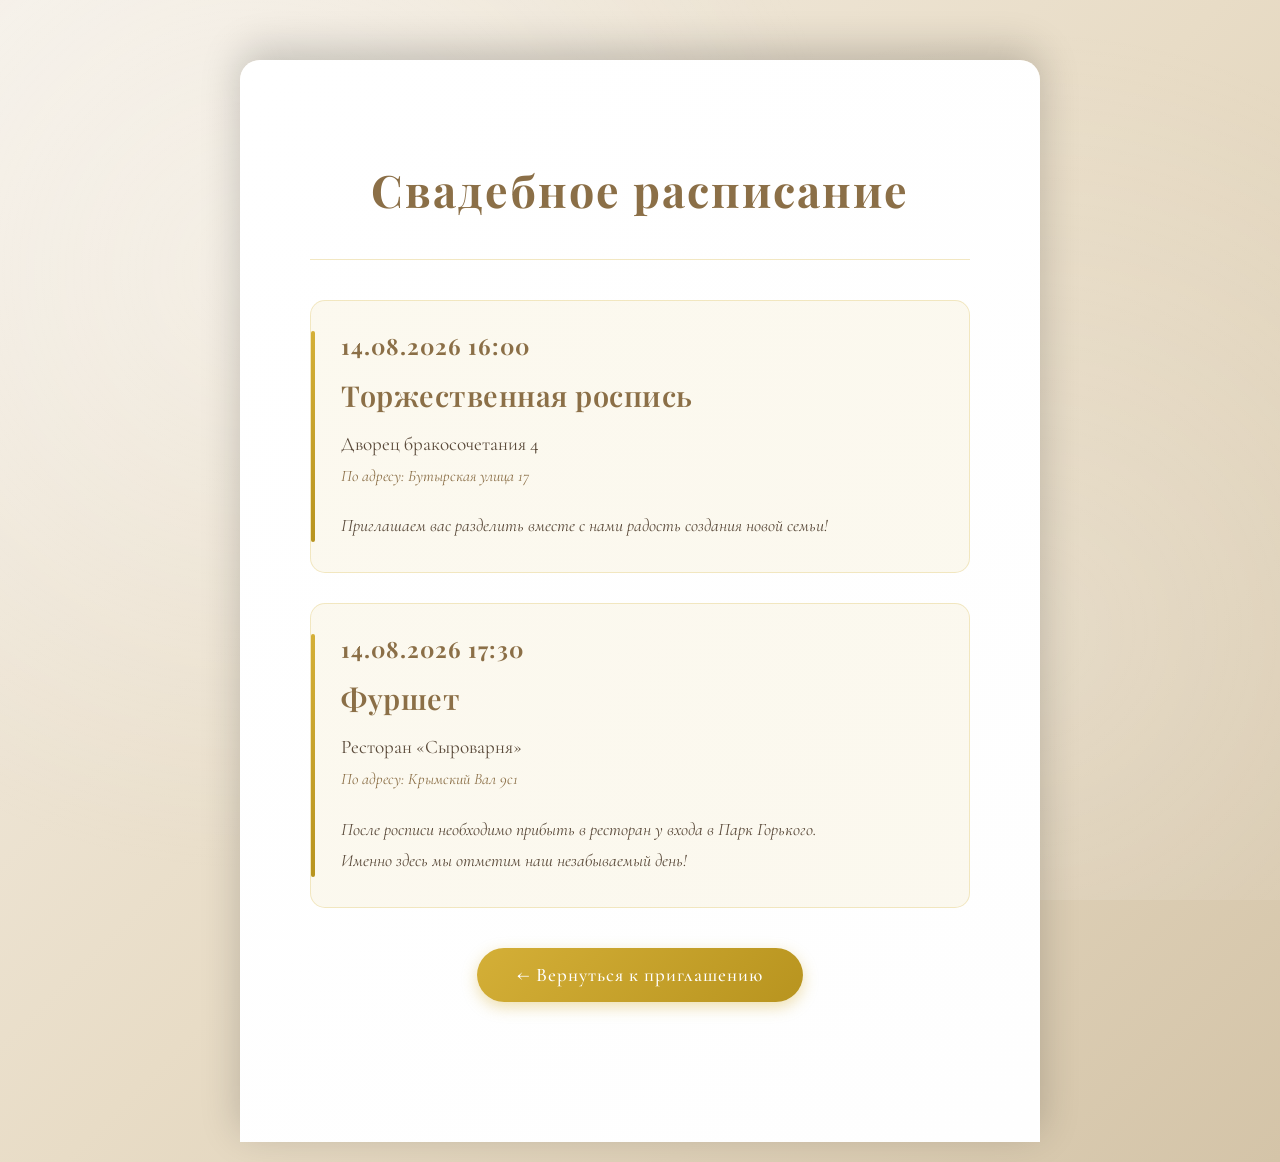
==== schedule.html @ d80a8ac2 "Свадебное приглашение" ====
<!DOCTYPE html>
<html lang="ru">
    <!-- ============================================ -->
    <!-- HEAD: Метаданные, стили и шрифты -->
    <!-- ============================================ -->
    <head>
        <meta charset="UTF-8" />
        <meta name="viewport" content="width=device-width, initial-scale=1.0" />
        <title>Свадебное расписание</title>
        <link rel="stylesheet" href="style.css" />
        <link rel="preconnect" href="https://fonts.googleapis.com" />
        <link rel="preconnect" href="https://fonts.gstatic.com" crossorigin />
        <link
            href="https://fonts.googleapis.com/css2?family=Playfair+Display:wght@400;700&family=Cormorant+Garamond:wght@300;400;600&display=swap"
            rel="stylesheet"
        />
    </head>
    <body>
        <div class="main-container">
            <!-- ============================================ -->
            <!-- КОНТЕНТ СВАДЕБНОГО РАСПИСАНИЯ -->
            <!-- ============================================ -->
            <div class="content-wrapper">
                <div class="content-container">
                    <!-- Заголовок: имена и дата -->
                    <div class="header-section">
                        <h2 class="names">Свадебное расписание</h2>
                    </div>

                    <!-- ============================================ -->
                    <!-- СПИСОК РАСПИСАНИЯ -->
                    <!-- ============================================ -->
                    <div class="schedule-section">
                        <ul class="schedule-list">
                            <!-- Первое расписание: Торжественная роспись -->
                            <li class="schedule-item">
                                <div class="schedule-time">
                                    14.08.2026 16:00
                                </div>
                                <div class="schedule-title">
                                    Торжественная роспись
                                </div>
                                <div class="schedule-location">
                                    Дворец бракосочетания 4<br />
                                    <span class="schedule-address"
                                        >По адресу: Бутырская улица 17</span
                                    >
                                </div>
                                <div class="schedule-description">
                                    Приглашаем вас разделить вместе с нами
                                    радость создания новой семьи!
                                </div>
                            </li>

                            <!-- Второе расписание: Фуршет -->
                            <li class="schedule-item">
                                <div class="schedule-time">
                                    14.08.2026 17:30
                                </div>
                                <div class="schedule-title">Фуршет</div>
                                <div class="schedule-location">
                                    Ресторан «Сыроварня»<br />
                                    <span class="schedule-address"
                                        >По адресу: Крымский Вал 9с1</span
                                    >
                                </div>
                                <div class="schedule-description">
                                    После росписи необходимо прибыть в ресторан
                                    у входа в Парк Горького. <br />
                                    Именно здесь мы отметим наш незабываемый
                                    день!
                                </div>
                            </li>
                        </ul>
                    </div>

                    <!-- Кнопка возврата на главную -->
                    <div class="schedule-button-container">
                        <a href="index.html" class="schedule-btn">
                            ← Вернуться к приглашению
                        </a>
                    </div>
                </div>
            </div>
        </div>

        <!-- ============================================ -->
        <!-- SCRIPTS: JavaScript функциональность -->
        <!-- ============================================ -->
        <script src="script.js"></script>
    </body>
</html>
---- style.css ----
* {
    margin: 0;
    padding: 0;
    box-sizing: border-box;
}

body {
    font-family: "Cormorant Garamond", serif;
    background: linear-gradient(135deg, #f5f0e8 0%, #e8dcc6 50%, #d4c4a8 100%);
    min-height: 100vh;
    padding: 20px;
    position: relative;
    overflow-x: hidden;
}

body::before {
    content: "";
    position: fixed;
    top: 0;
    left: 0;
    right: 0;
    bottom: 0;
    background-image: radial-gradient(
            circle at 20% 30%,
            rgba(255, 255, 255, 0.3) 0%,
            transparent 50%
        ),
        radial-gradient(
            circle at 80% 70%,
            rgba(255, 255, 255, 0.2) 0%,
            transparent 50%
        );
    pointer-events: none;
    z-index: 0;
}

.main-container {
    position: relative;
    z-index: 1;
    max-width: 800px;
    margin: 0 auto;
}

.card-container {
    display: flex;
    flex-direction: column;
    align-items: center;
    justify-content: center;
    min-height: 100vh;
    padding: 40px 20px;
}

.card {
    width: 100%;
    max-width: 600px;
    height: 500px;
    border-radius: 20px;
    box-shadow: 0 20px 60px rgba(0, 0, 0, 0.3);
    padding: 60px 40px;
    background: linear-gradient(135deg, #ffffff 0%, #fff8f0 100%);
    border: 2px solid rgba(212, 175, 55, 0.3);
    display: flex;
    flex-direction: column;
    justify-content: center;
    align-items: center;
    text-align: center;
    margin-bottom: 40px;
}

.ornament {
    width: 80px;
    height: 80px;
    position: relative;
    margin: 20px 0;
}

.ornament::before,
.ornament::after {
    content: "";
    position: absolute;
    width: 100%;
    height: 2px;
    background: linear-gradient(90deg, transparent, #d4af37, transparent);
    top: 50%;
    left: 0;
}

.ornament::before {
    transform: rotate(45deg);
}

.ornament::after {
    transform: rotate(-45deg);
}

.ornament::before,
.ornament::after {
    width: 60px;
    left: 10px;
}

.main-title {
    font-family: "Playfair Display", serif;
    font-size: 3.5rem;
    color: #8b6f47;
    margin: 30px 0 10px 0;
    letter-spacing: 3px;
    text-shadow: 2px 2px 4px rgba(0, 0, 0, 0.1);
    animation: fadeInUp 1s ease-out;
}

.subtitle-wedding-container {
    display: flex;
    flex-direction: column;
    align-items: center;
    width: 100%;
}

.subtitle-wedding {
    font-family: "Cormorant Garamond", serif;
    font-size: 4rem;
    color: #8b6f47;
    font-weight: 600;
    letter-spacing: 2px;
    margin-bottom: 15px;
    display: inline-block;
    position: relative;
    animation: fadeInUp 1.1s ease-out;
    white-space: nowrap;
}

.divider {
    height: 2px;
    background: linear-gradient(90deg, transparent, #d4af37, transparent);
    margin: 20px 0;
    position: relative;
    display: inline-block;
}

.divider::before,
.divider::after {
    content: "❦";
    color: #d4af37;
    font-size: 20px;
    position: absolute;
    top: -12px;
}

.divider::before {
    left: 0;
}

.divider::after {
    right: 0;
}

.subtitle {
    font-size: 1.5rem;
    color: #8b6f47;
    font-weight: 300;
    letter-spacing: 2px;
    margin-top: 20px;
    animation: fadeInUp 1.2s ease-out;
}

.countdown-container {
    margin: 30px 0;
    width: 100%;
}

.countdown {
    display: flex;
    justify-content: center;
    align-items: center;
    gap: 15px;
    flex-wrap: wrap;
    margin: 20px 0;
}

.countdown-item {
    display: flex;
    flex-direction: column;
    align-items: center;
    justify-content: center;
    min-width: 70px;
    padding: 15px 10px;
    background: rgba(212, 175, 55, 0.1);
    border-radius: 10px;
    border: 1px solid rgba(212, 175, 55, 0.3);
    transition: transform 0.3s ease;
}

.countdown-item:hover {
    transform: translateY(-3px);
    box-shadow: 0 5px 15px rgba(212, 175, 55, 0.3);
}

.countdown-number {
    font-family: "Playfair Display", serif;
    font-size: 2rem;
    font-weight: 700;
    color: #8b6f47;
    line-height: 1;
    margin-bottom: 5px;
}

.countdown-label {
    font-size: 0.85rem;
    color: #a0826d;
    text-transform: lowercase;
    letter-spacing: 0.5px;
}

.countdown-message {
    font-size: 1.2rem;
    color: #8b6f47;
    text-align: center;
    font-style: italic;
}

.flip-btn {
    width: 100%;
    max-width: 300px;
    padding: 15px 30px;
    font-family: "Cormorant Garamond", serif;
    font-size: 1.2rem;
    background: linear-gradient(135deg, #d4af37 0%, #b8941f 100%);
    color: white;
    border: none;
    border-radius: 50px;
    cursor: pointer;
    transition: all 0.3s ease;
    box-shadow: 0 5px 15px rgba(212, 175, 55, 0.4);
    letter-spacing: 1px;
    position: relative;
    z-index: 10;
    margin: 0 auto;
    display: block;
}

.flip-btn:hover {
    transform: translateY(-2px);
    box-shadow: 0 8px 20px rgba(212, 175, 55, 0.6);
}

.flip-btn:active {
    transform: translateY(0);
}

/* Content Wrapper - появляется внизу */
.content-wrapper {
    width: 100%;
    padding: 60px 40px;
    background: linear-gradient(135deg, #ffffff 0%, #fefefe 100%);
    border-radius: 20px 20px 0 0;
    box-shadow: 0 -10px 40px rgba(0, 0, 0, 0.2);
    margin-top: 40px;
    margin-bottom: 0;
    transition: all 0.5s ease;
    opacity: 1;
    transform: translateY(0);
}

.content-wrapper.hidden {
    display: none;
    opacity: 0;
    transform: translateY(50px);
}

.content-container {
    padding: 40px 30px;
    max-width: 1200px;
    margin: 0 auto;
}

.header-section {
    text-align: center;
    margin-bottom: 30px;
    padding-bottom: 25px;
    border-bottom: 1px solid rgba(212, 175, 55, 0.3);
}

.names {
    font-family: "Playfair Display", serif;
    font-size: 2.8rem;
    color: #8b6f47;
    margin-bottom: 15px;
    letter-spacing: 2px;
}

.date {
    font-size: 1.3rem;
    color: #a0826d;
    letter-spacing: 1px;
}

.photo-section {
    margin: 30px 0;
    display: flex;
    justify-content: center;
    align-items: center;
}

.photo-frame {
    position: relative;
    width: 100%;
    max-width: 350px;
    padding: 15px;
    background: linear-gradient(135deg, #f5f0e8 0%, #e8dcc6 100%);
    border-radius: 15px;
    box-shadow: 0 10px 30px rgba(0, 0, 0, 0.15),
        inset 0 0 0 3px rgba(212, 175, 55, 0.2),
        inset 0 0 0 6px rgba(255, 255, 255, 0.8);
    transform: rotate(-1deg);
    transition: transform 0.3s ease;
}

.photo-frame:hover {
    transform: rotate(0deg) scale(1.02);
}

.couple-photo {
    width: 100%;
    height: auto;
    border-radius: 8px;
    display: block;
    object-fit: cover;
    box-shadow: 0 5px 15px rgba(0, 0, 0, 0.2);
}

.couple-section {
    margin: 50px 0;
    display: flex;
    gap: 20px;
    justify-content: center;
    align-items: stretch;
    flex-wrap: wrap;
}

.couple-block {
    flex: 1;
    min-width: 280px;
    max-width: 400px;
    display: flex;
    flex-direction: column;
    align-items: center;
    text-align: center;
    padding: 20px;
    background: rgba(212, 175, 55, 0.05);
    border-radius: 15px;
    border: 1px solid rgba(212, 175, 55, 0.2);
    transition: transform 0.3s ease, box-shadow 0.3s ease;
}

.couple-block:hover {
    transform: translateY(-5px);
    box-shadow: 0 10px 25px rgba(212, 175, 55, 0.3);
}

.couple-photo-wrapper {
    width: 100%;
    max-width: 300px;
    margin-bottom: 20px;
    border-radius: 12px;
    overflow: hidden;
    box-shadow: 0 8px 20px rgba(0, 0, 0, 0.15);
    position: relative;
}

.couple-photo-wrapper::before {
    content: "";
    position: absolute;
    top: 0;
    left: 0;
    right: 0;
    bottom: 0;
    background: linear-gradient(
        135deg,
        rgba(212, 175, 55, 0.1) 0%,
        transparent 100%
    );
    z-index: 1;
    pointer-events: none;
}

.couple-individual-photo {
    width: 100%;
    height: auto;
    display: block;
    object-fit: cover;
    transition: transform 0.3s ease;
}

.couple-block:hover .couple-individual-photo {
    transform: scale(1.05);
}

.couple-name {
    font-family: "Playfair Display", serif;
    font-size: 2rem;
    color: #8b6f47;
    margin-top: 15px;
    letter-spacing: 1px;
    font-weight: 600;
}

.meal-section {
    margin: 40px 0;
    padding: 30px;
    background: rgba(212, 175, 55, 0.08);
    border-radius: 15px;
    border: 1px solid rgba(212, 175, 55, 0.25);
    text-align: center;
}

.meal-title {
    font-family: "Playfair Display", serif;
    font-size: 2rem;
    font-weight: 700;
    color: #8b6f47;
    margin-bottom: 20px;
    letter-spacing: 1px;
}

.meal-description {
    font-size: 1.15rem;
    color: #5a4a3a;
    line-height: 1.8;
    max-width: 800px;
    margin: 0 auto;
}

.gifts-section {
    margin: 40px 0;
    padding: 30px;
    background: rgba(212, 175, 55, 0.08);
    border-radius: 15px;
    border: 1px solid rgba(212, 175, 55, 0.25);
    text-align: center;
}

.gifts-title {
    font-family: "Playfair Display", serif;
    font-size: 2rem;
    font-weight: 700;
    color: #8b6f47;
    margin-bottom: 20px;
    letter-spacing: 1px;
}

.gifts-description {
    font-size: 1.15rem;
    color: #5a4a3a;
    line-height: 1.8;
    max-width: 800px;
    margin: 0 auto;
}

.schedule-button-container {
    margin: 40px 0;
    text-align: center;
}

.schedule-btn {
    display: inline-block;
    padding: 15px 40px;
    font-family: "Cormorant Garamond", serif;
    font-size: 1.2rem;
    background: linear-gradient(135deg, #d4af37 0%, #b8941f 100%);
    color: white;
    text-decoration: none;
    border-radius: 50px;
    cursor: pointer;
    transition: all 0.3s ease;
    box-shadow: 0 5px 15px rgba(212, 175, 55, 0.4);
    letter-spacing: 1px;
    font-weight: 500;
}

.schedule-btn:hover {
    transform: translateY(-2px);
    box-shadow: 0 8px 20px rgba(212, 175, 55, 0.6);
    color: white;
    text-decoration: none;
}

.schedule-btn:active {
    transform: translateY(0);
}

.map-section {
    margin: 40px 0;
    text-align: center;
}

.map-title {
    font-family: "Playfair Display", serif;
    font-size: 2rem;
    font-weight: 700;
    color: #8b6f47;
    margin-bottom: 25px;
    letter-spacing: 1px;
}

.yandex-map {
    width: 100%;
    height: 400px;
    border-radius: 15px;
    overflow: hidden;
    box-shadow: 0 10px 30px rgba(0, 0, 0, 0.15);
    border: 1px solid rgba(212, 175, 55, 0.3);
}

.embrace-photo-section {
    margin: 40px 0;
    display: flex;
    justify-content: center;
    align-items: center;
}

.embrace-photo-container {
    width: 100%;
    max-width: 600px;
    border-radius: 15px;
    overflow: hidden;
    box-shadow: 0 10px 30px rgba(0, 0, 0, 0.2);
    border: 1px solid rgba(212, 175, 55, 0.3);
}

.embrace-photo {
    width: 100%;
    height: auto;
    display: block;
    object-fit: cover;
}

.schedule-section {
    margin: 40px 0;
}

.schedule-list {
    list-style: none;
    padding: 0;
    margin: 0;
    display: flex;
    flex-direction: column;
    gap: 30px;
}

.schedule-item {
    background: rgba(212, 175, 55, 0.08);
    border-radius: 15px;
    border: 1px solid rgba(212, 175, 55, 0.25);
    padding: 30px;
    transition: transform 0.3s ease, box-shadow 0.3s ease;
    position: relative;
}

.schedule-item:hover {
    transform: translateY(-3px);
    box-shadow: 0 10px 25px rgba(212, 175, 55, 0.2);
}

.schedule-item::before {
    content: "";
    position: absolute;
    left: 0;
    top: 30px;
    bottom: 30px;
    width: 4px;
    background: linear-gradient(180deg, #d4af37 0%, #b8941f 100%);
    border-radius: 2px;
}

.schedule-time {
    font-family: "Playfair Display", serif;
    font-size: 1.4rem;
    font-weight: 700;
    color: #8b6f47;
    margin-bottom: 15px;
    letter-spacing: 1px;
}

.schedule-title {
    font-family: "Playfair Display", serif;
    font-size: 1.8rem;
    font-weight: 600;
    color: #8b6f47;
    margin-bottom: 15px;
    letter-spacing: 0.5px;
}

.schedule-location {
    font-size: 1.2rem;
    color: #5a4a3a;
    margin-bottom: 20px;
    line-height: 1.6;
}

.schedule-address {
    font-size: 1rem;
    color: #8b6f47;
    font-style: italic;
}

.schedule-description {
    font-size: 1.1rem;
    color: #5a4a3a;
    line-height: 1.8;
    font-style: italic;
}

.content-section {
    margin: 30px 0;
}

.invitation-text {
    text-align: center;
    margin-bottom: 35px;
    line-height: 1.9;
}

.invitation-title {
    font-family: "Playfair Display", serif;
    font-size: 2rem;
    font-weight: 700;
    color: #8b6f47;
    margin-bottom: 25px;
    letter-spacing: 1px;
}

.invitation-subtitle {
    font-size: 1.2rem;
    color: #5a4a3a;
    margin-bottom: 30px;
    line-height: 1.8;
    max-width: 800px;
    margin-left: auto;
    margin-right: auto;
}

.invitation-ps {
    font-size: 1.1rem;
    color: #8b6f47;
    font-style: italic;
    margin-top: 30px;
    margin-bottom: 0;
    font-weight: 500;
}

.details {
    margin: 35px 0;
    display: grid;
    grid-template-columns: repeat(auto-fit, minmax(200px, 1fr));
    gap: 25px;
}

.detail-item {
    text-align: center;
    padding: 20px;
    background: rgba(212, 175, 55, 0.05);
    border-radius: 10px;
    border: 1px solid rgba(212, 175, 55, 0.2);
}

.detail-item h3 {
    font-family: "Playfair Display", serif;
    font-size: 1.5rem;
    color: #8b6f47;
    margin-bottom: 10px;
    font-weight: 600;
}

.detail-item p {
    font-size: 1.1rem;
    color: #5a4a3a;
    line-height: 1.6;
}

.address {
    font-size: 0.95rem;
    color: #8b6f47;
    font-style: italic;
}

.rsvp {
    text-align: center;
    margin: 35px 0;
    padding: 25px;
    background: rgba(212, 175, 55, 0.1);
    border-radius: 10px;
    border: 1px solid rgba(212, 175, 55, 0.3);
}

.rsvp p {
    font-size: 1.1rem;
    color: #5a4a3a;
    margin-bottom: 10px;
}

.contact {
    font-size: 1.3rem;
    color: #8b6f47;
    font-weight: 600;
    margin-top: 10px;
}

.quote-section {
    margin: 50px 0;
    text-align: center;
}

.quote-photo-container {
    margin-bottom: 30px;
    display: flex;
    justify-content: center;
    align-items: center;
}

.quote-photo {
    max-width: 100%;
    width: 100%;
    max-width: 600px;
    height: auto;
    border-radius: 15px;
    box-shadow: 0 10px 30px rgba(0, 0, 0, 0.2);
    object-fit: cover;
}

.quote-text {
    margin-top: 30px;
}

.quote {
    font-family: "Playfair Display", serif;
    font-size: 1.8rem;
    font-style: italic;
    color: #8b6f47;
    line-height: 1.6;
    letter-spacing: 0.5px;
    position: relative;
    padding: 0 20px;
}

.quote::before {
    content: '"';
    font-size: 3rem;
    color: rgba(212, 175, 55, 0.3);
    position: absolute;
    left: -10px;
    top: -10px;
    font-family: "Playfair Display", serif;
}

.quote::after {
    content: '"';
    font-size: 3rem;
    color: rgba(212, 175, 55, 0.3);
    position: absolute;
    right: -10px;
    bottom: -30px;
    font-family: "Playfair Display", serif;
}

.telegram-section {
    margin: 40px 0;
    text-align: center;
}

.telegram-link {
    display: inline-flex;
    align-items: center;
    gap: 12px;
    padding: 15px 35px;
    background: linear-gradient(135deg, #d4af37 0%, #b8941f 100%);
    color: white;
    text-decoration: none;
    border-radius: 50px;
    font-family: "Cormorant Garamond", serif;
    font-size: 1.3rem;
    font-weight: 500;
    letter-spacing: 1px;
    transition: all 0.3s ease;
    box-shadow: 0 5px 15px rgba(212, 175, 55, 0.4);
}

.telegram-link:hover {
    transform: translateY(-2px);
    box-shadow: 0 8px 20px rgba(212, 175, 55, 0.6);
    color: white;
    text-decoration: none;
}

.telegram-link:active {
    transform: translateY(0);
}

.telegram-icon {
    font-size: 1.5rem;
}

.telegram-text {
    font-size: 1.3rem;
}

.footer-section {
    text-align: center;
    margin-top: 35px;
    padding-top: 30px;
    border-top: 1px solid rgba(212, 175, 55, 0.3);
}

.closing {
    font-size: 1.2rem;
    color: #8b6f47;
    margin-bottom: 10px;
    font-style: italic;
}

.signature {
    font-family: "Playfair Display", serif;
    font-size: 1.8rem;
    color: #8b6f47;
    letter-spacing: 2px;
}

@keyframes fadeInUp {
    from {
        opacity: 0;
        transform: translateY(20px);
    }
    to {
        opacity: 1;
        transform: translateY(0);
    }
}

/* Responsive Design */
@media (max-width: 768px) {
    .card {
        height: 450px;
        padding: 40px 25px;
    }

    .main-title {
        font-size: 2.5rem;
    }

    .subtitle-wedding {
        font-size: 3rem;
        font-weight: 600;
    }

    .countdown {
        gap: 10px;
    }

    .countdown-item {
        min-width: 60px;
        padding: 12px 8px;
    }

    .countdown-number {
        font-size: 1.6rem;
    }

    .countdown-label {
        font-size: 0.75rem;
    }

    .names {
        font-size: 2.2rem;
    }

    .content-wrapper {
        padding: 50px 20px;
    }

    .content-container {
        padding: 30px 20px;
    }

    .photo-frame {
        max-width: 280px;
        padding: 12px;
    }

    .couple-section {
        flex-direction: column;
        gap: 30px;
    }

    .couple-block {
        max-width: 100%;
        min-width: 100%;
    }

    .couple-name {
        font-size: 1.7rem;
    }

    .meal-section {
        padding: 25px 20px;
        margin: 35px 0;
    }

    .meal-title {
        font-size: 1.7rem;
    }

    .meal-description {
        font-size: 1.05rem;
    }

    .gifts-section {
        padding: 25px 20px;
        margin: 35px 0;
    }

    .gifts-title {
        font-size: 1.7rem;
    }

    .gifts-description {
        font-size: 1.05rem;
    }

    .schedule-button-container {
        margin: 35px 0;
    }

    .schedule-btn {
        padding: 12px 30px;
        font-size: 1.1rem;
    }

    .schedule-section {
        margin: 35px 0;
    }

    .schedule-list {
        gap: 25px;
    }

    .schedule-item {
        padding: 25px 20px;
    }

    .schedule-time {
        font-size: 1.2rem;
    }

    .schedule-title {
        font-size: 1.5rem;
    }

    .schedule-location {
        font-size: 1.1rem;
    }

    .schedule-description {
        font-size: 1rem;
    }

    .telegram-section {
        margin: 35px 0;
    }

    .telegram-link {
        padding: 12px 28px;
        font-size: 1.2rem;
    }

    .telegram-icon {
        font-size: 1.3rem;
    }

    .telegram-text {
        font-size: 1.2rem;
    }

    .map-section {
        margin: 35px 0;
    }

    .map-title {
        font-size: 1.7rem;
        margin-bottom: 20px;
    }

    .yandex-map {
        height: 350px;
    }

    .embrace-photo-section {
        margin: 35px 0;
    }

    .embrace-photo-container {
        max-width: 100%;
    }

    .invitation-title {
        font-size: 1.7rem;
    }

    .invitation-subtitle {
        font-size: 1.1rem;
    }

    .invitation-ps {
        font-size: 1rem;
    }

    .details {
        grid-template-columns: 1fr;
        gap: 20px;
    }

    .detail-item h3 {
        font-size: 1.3rem;
    }

    .quote {
        font-size: 1.5rem;
    }

    .quote-photo {
        max-width: 100%;
    }
}

@media (max-width: 480px) {
    .card {
        height: 400px;
        padding: 30px 20px;
    }

    .main-title {
        font-size: 2rem;
        letter-spacing: 2px;
    }

    .subtitle-wedding {
        font-size: 2.5rem;
        font-weight: 600;
    }

    .countdown {
        gap: 8px;
    }

    .countdown-item {
        min-width: 50px;
        padding: 10px 6px;
    }

    .countdown-number {
        font-size: 1.3rem;
    }

    .countdown-label {
        font-size: 0.7rem;
    }

    .names {
        font-size: 1.8rem;
    }

    .content-wrapper {
        padding: 40px 15px;
    }

    .content-container {
        padding: 25px 15px;
    }

    .photo-frame {
        max-width: 220px;
        padding: 10px;
    }

    .couple-section {
        gap: 25px;
        margin: 40px 0;
    }

    .couple-block {
        padding: 15px;
    }

    .couple-photo-wrapper {
        max-width: 250px;
    }

    .couple-name {
        font-size: 1.5rem;
    }

    .meal-section {
        padding: 20px 15px;
        margin: 30px 0;
    }

    .meal-title {
        font-size: 1.5rem;
        margin-bottom: 15px;
    }

    .meal-description {
        font-size: 1rem;
    }

    .gifts-section {
        padding: 20px 15px;
        margin: 30px 0;
    }

    .gifts-title {
        font-size: 1.5rem;
        margin-bottom: 15px;
    }

    .gifts-description {
        font-size: 1rem;
    }

    .schedule-button-container {
        margin: 30px 0;
    }

    .schedule-btn {
        padding: 12px 25px;
        font-size: 1rem;
    }

    .schedule-section {
        margin: 30px 0;
    }

    .schedule-list {
        gap: 20px;
    }

    .schedule-item {
        padding: 20px 15px;
    }

    .schedule-time {
        font-size: 1.1rem;
        margin-bottom: 12px;
    }

    .schedule-title {
        font-size: 1.3rem;
        margin-bottom: 12px;
    }

    .schedule-location {
        font-size: 1rem;
        margin-bottom: 15px;
    }

    .schedule-address {
        font-size: 0.9rem;
    }

    .schedule-description {
        font-size: 0.95rem;
    }

    .telegram-section {
        margin: 30px 0;
    }

    .telegram-link {
        padding: 12px 25px;
        font-size: 1.1rem;
        gap: 10px;
    }

    .telegram-icon {
        font-size: 1.2rem;
    }

    .telegram-text {
        font-size: 1.1rem;
    }

    .map-section {
        margin: 30px 0;
    }

    .map-title {
        font-size: 1.5rem;
        margin-bottom: 15px;
    }

    .yandex-map {
        height: 300px;
    }

    .embrace-photo-section {
        margin: 30px 0;
    }

    .embrace-photo-container {
        max-width: 100%;
    }

    .invitation-title {
        font-size: 1.5rem;
    }

    .invitation-subtitle {
        font-size: 1rem;
    }

    .invitation-ps {
        font-size: 0.95rem;
    }

    .quote {
        font-size: 1.3rem;
        padding: 0 15px;
    }

    .quote::before,
    .quote::after {
        font-size: 2.5rem;
    }
}
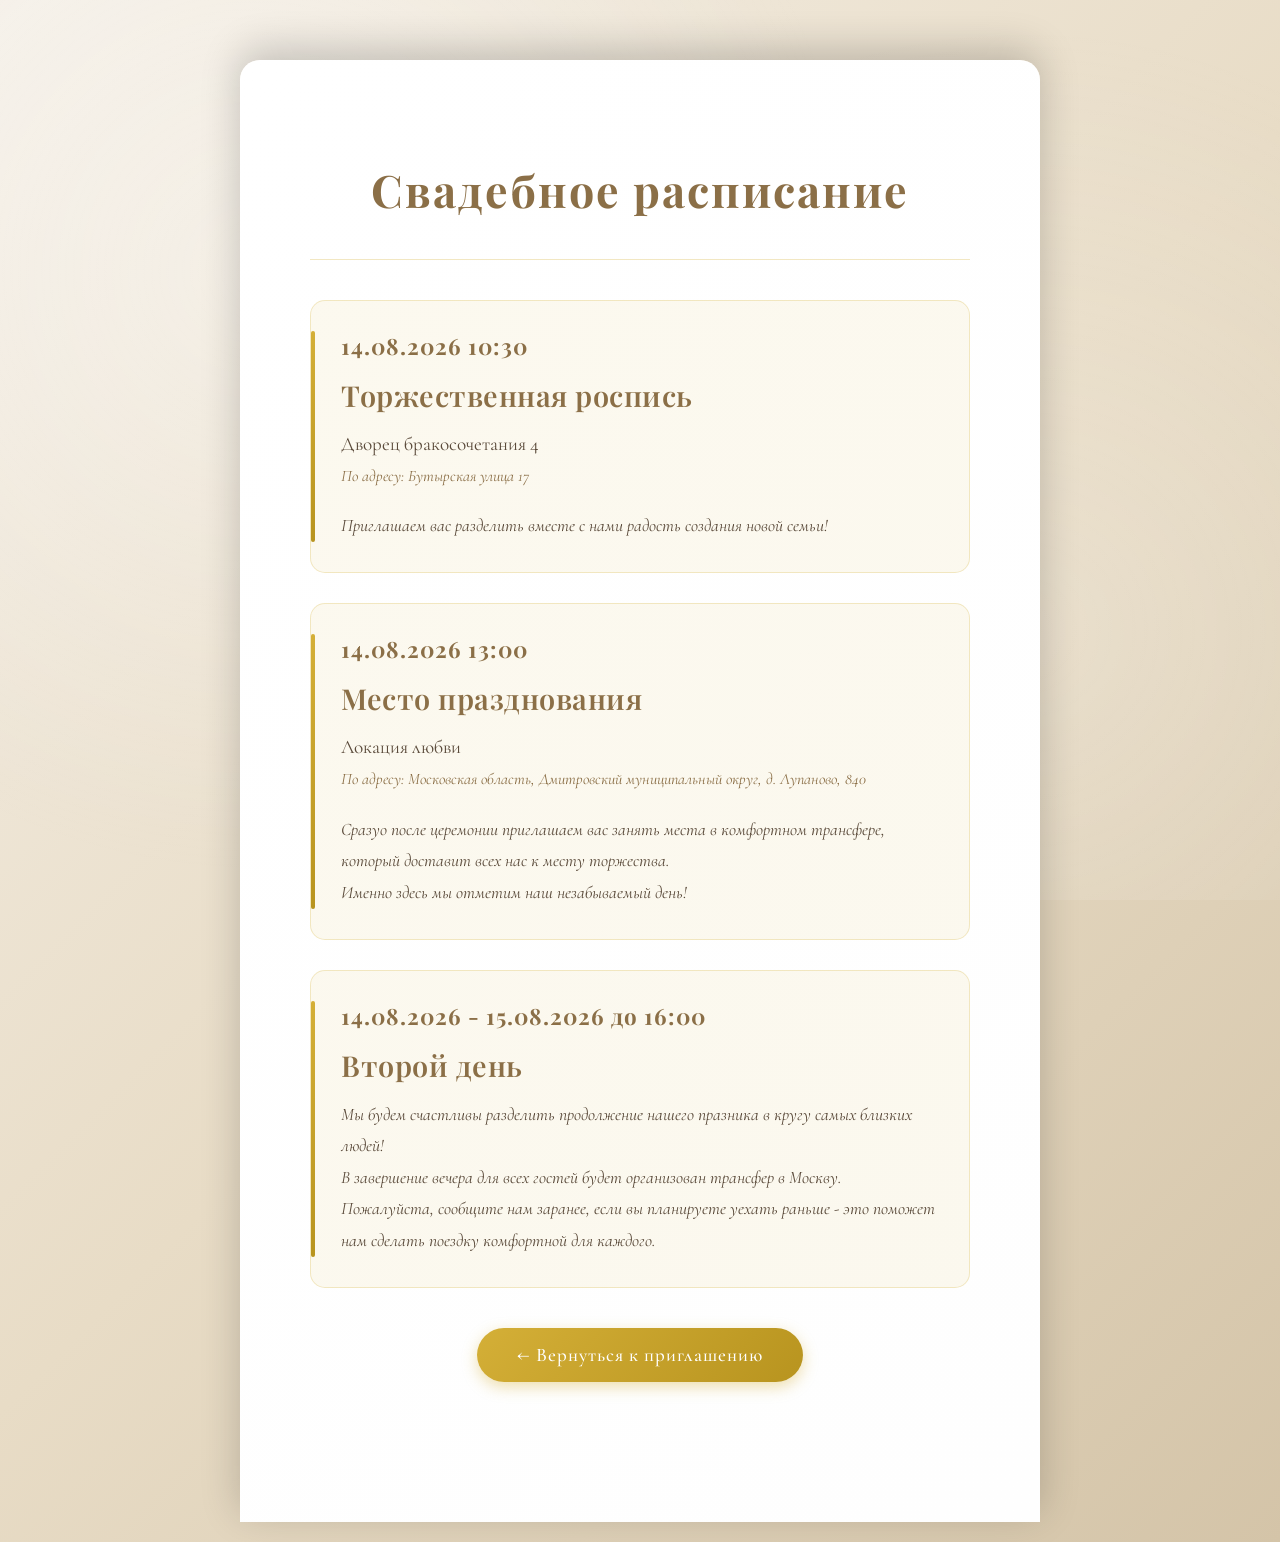
==== commit 822ac2df: "Обновление index.html и schedule.html Co-authored-by: Cursor <cursoragent@cursor.com>" ====
--- a/schedule.html
+++ b/schedule.html
@@ -35,7 +35,7 @@
                             <!-- Первое расписание: Торжественная роспись -->
                             <li class="schedule-item">
                                 <div class="schedule-time">
-                                    14.08.2026 16:00
+                                    14.08.2026 10:30
                                 </div>
                                 <div class="schedule-title">
                                     Торжественная роспись
@@ -55,20 +55,31 @@
                             <!-- Второе расписание: Фуршет -->
                             <li class="schedule-item">
                                 <div class="schedule-time">
-                                    14.08.2026 17:30
+                                    14.08.2026 13:00
                                 </div>
-                                <div class="schedule-title">Фуршет</div>
+                                <div class="schedule-title">Место празднования</div>
                                 <div class="schedule-location">
-                                    Ресторан «Сыроварня»<br />
+                                    Локация любви<br />
                                     <span class="schedule-address"
-                                        >По адресу: Крымский Вал 9с1</span
+                                        >По адресу: Московская область, Дмитровский муниципальный округ, д. Лупаново, 840</span
                                     >
                                 </div>
                                 <div class="schedule-description">
-                                    После росписи необходимо прибыть в ресторан
-                                    у входа в Парк Горького. <br />
+                                    Сразуо после церемонии приглашаем вас занять места в комфортном трансфере, который доставит всех нас к месту торжества.<br />
                                     Именно здесь мы отметим наш незабываемый
                                     день!
+                                </div>
+                            </li>
+                            <!-- Третье расписание: Второй день -->
+                            <li class="schedule-item">
+                                <div class="schedule-time">
+                                    14.08.2026 - 15.08.2026 до 16:00
+                                </div>
+                                <div class="schedule-title">Второй день</div>
+                                <div class="schedule-description">
+                                    Мы будем счастливы разделить продолжение нашего празника в кругу самых близких людей!<br />
+                                    В завершение вечера для всех гостей будет организован трансфер в Москву.<br />
+                                    Пожалуйста, сообщите нам заранее, если вы планируете уехать раньше - это поможет нам сделать поездку комфортной для каждого.
                                 </div>
                             </li>
                         </ul>
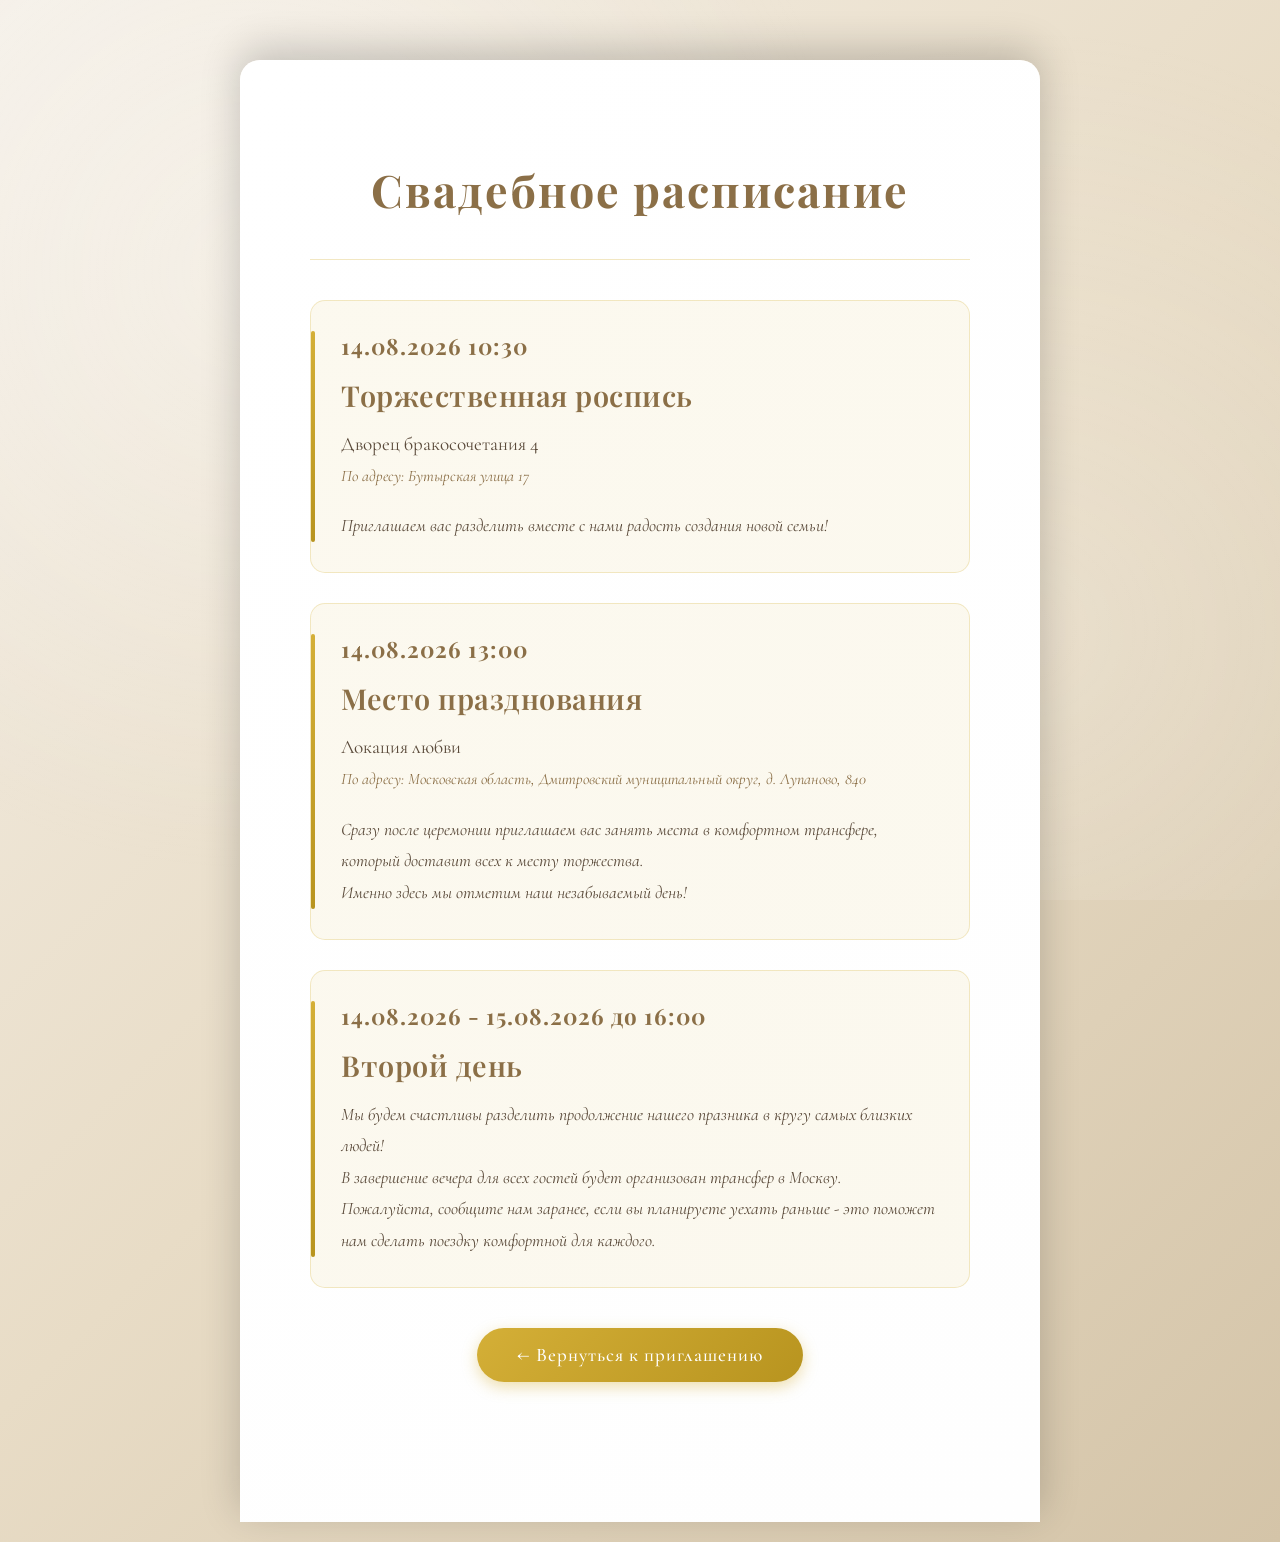
==== commit 66c3bab8: "Правка в тексте" ====
--- a/schedule.html
+++ b/schedule.html
@@ -65,7 +65,7 @@
                                     >
                                 </div>
                                 <div class="schedule-description">
-                                    Сразуо после церемонии приглашаем вас занять места в комфортном трансфере, который доставит всех нас к месту торжества.<br />
+                                    Сразу после церемонии приглашаем вас занять места в комфортном трансфере, который доставит всех к месту торжества.<br />
                                     Именно здесь мы отметим наш незабываемый
                                     день!
                                 </div>
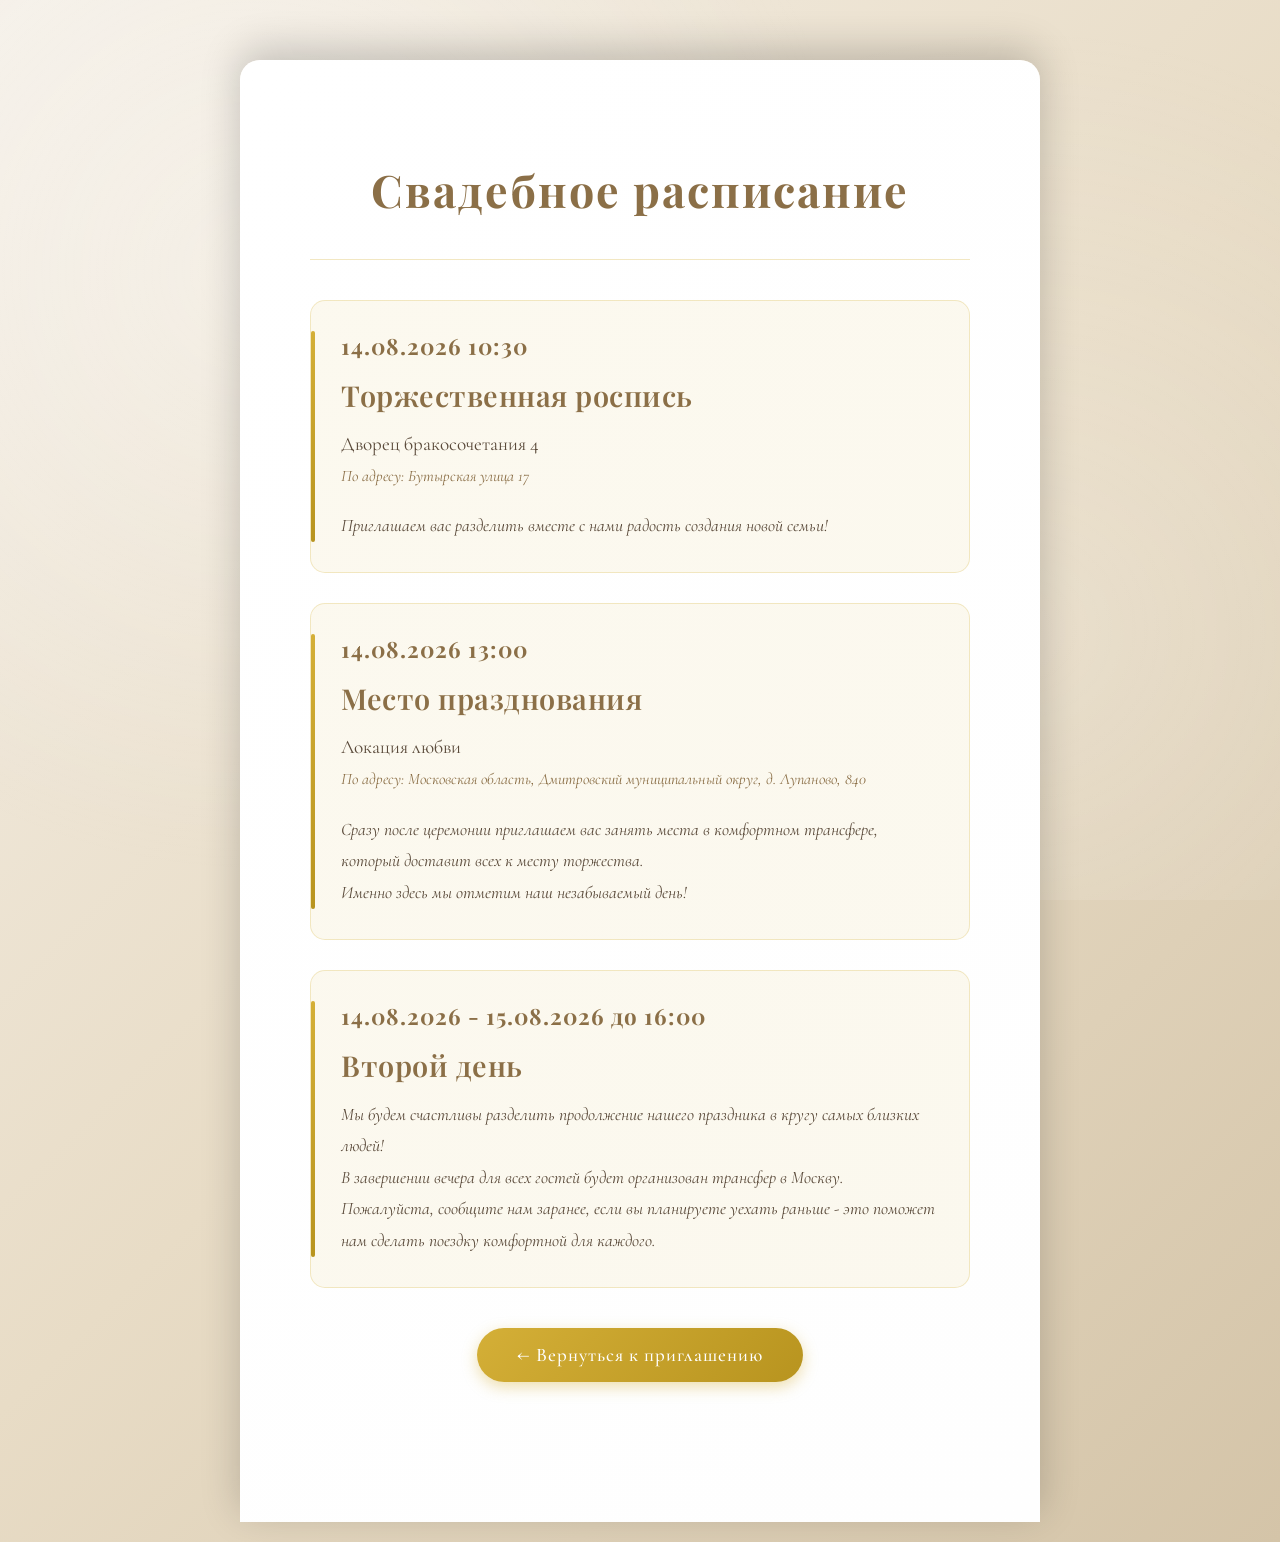
==== commit 7a41f30d: "Правки текста расписания: орфография и формулировка Co-authored-by: Cursor <cursoragent@cursor.com>" ====
--- a/schedule.html
+++ b/schedule.html
@@ -77,8 +77,8 @@
                                 </div>
                                 <div class="schedule-title">Второй день</div>
                                 <div class="schedule-description">
-                                    Мы будем счастливы разделить продолжение нашего празника в кругу самых близких людей!<br />
-                                    В завершение вечера для всех гостей будет организован трансфер в Москву.<br />
+                                    Мы будем счастливы разделить продолжение нашего праздника в кругу самых близких людей!<br />
+                                    В завершении вечера для всех гостей будет организован трансфер в Москву.<br />
                                     Пожалуйста, сообщите нам заранее, если вы планируете уехать раньше - это поможет нам сделать поездку комфортной для каждого.
                                 </div>
                             </li>
